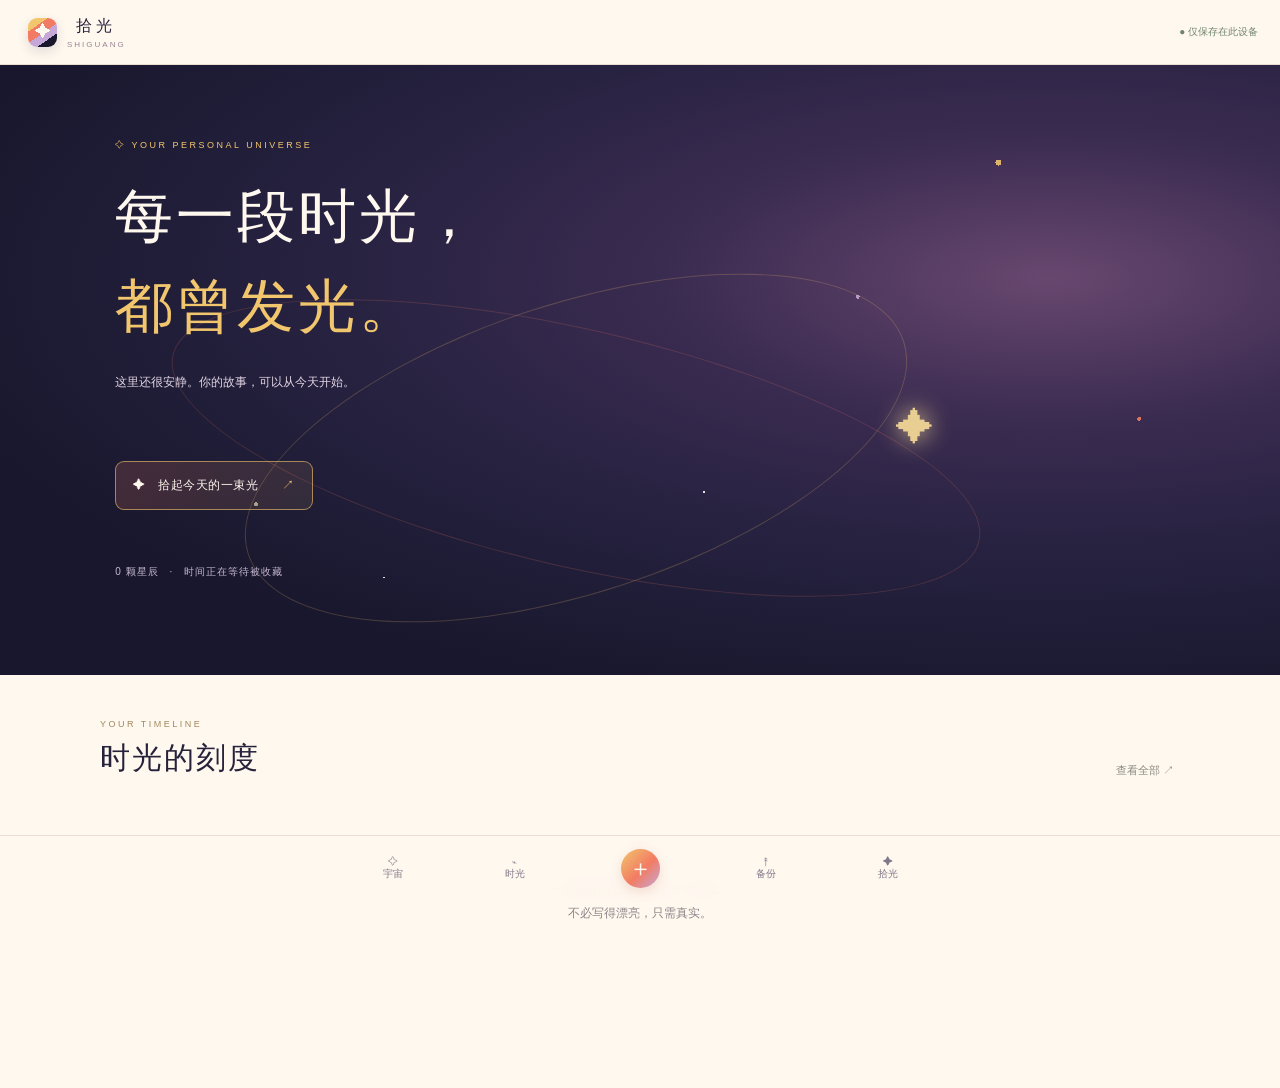
==== shiguang/index.html @ ac826541 "Clarify SHIGUANG AI generation privacy" ====
<!doctype html>
<html lang="zh-CN"><head><meta charset="utf-8"><meta name="viewport" content="width=device-width,initial-scale=1,viewport-fit=cover"><meta name="theme-color" content="#0b1222"><meta name="description" content="拾光 SHIGUANG，拾起时光，留住人间。"><title>拾光 SHIGUANG｜拾起时光，留住人间</title><style>
:root{--ink:#1b2639;--gold:#c9aa72;--paper:#f8f6f0;--muted:#8b8c89;--line:#e8e2d6}*{box-sizing:border-box}body{margin:0;background:var(--paper);color:var(--ink);font-family:-apple-system,BlinkMacSystemFont,"PingFang SC","Microsoft YaHei",sans-serif}button,input,textarea{font:inherit}button{cursor:pointer}.top{height:65px;padding:0 22px;display:flex;align-items:center;justify-content:space-between;border-bottom:1px solid var(--line)}.brand{border:0;background:none;display:flex;gap:10px;align-items:center;color:var(--ink)}.logo{width:29px;height:29px;border:1px solid var(--gold);border-radius:50%;display:grid;place-items:center;color:var(--gold)}.brand b{font-family:Georgia,serif;font-weight:500;letter-spacing:4px}.brand small{display:block;font-size:8px;letter-spacing:2px;color:#9b9385;margin-top:3px}.save{font-size:10px;color:#8a9485}.hero{position:relative;min-height:610px;overflow:hidden;background:radial-gradient(ellipse at 70% 55%,#1e3151,#101a30 46%,#090f1d);color:#f3ead9;padding:75px clamp(24px,9vw,120px) 42px}.hero:before{content:"";position:absolute;inset:0;opacity:.6;background-image:radial-gradient(1px 1px at 12% 22%,#fff 99%,transparent),radial-gradient(2px 2px at 78% 16%,#e9d6a7 99%,transparent),radial-gradient(1px 1px at 55% 70%,#fff 99%,transparent),radial-gradient(1px 1px at 89% 58%,#fff 99%,transparent),radial-gradient(1px 1px at 30% 84%,#fff 99%,transparent),radial-gradient(1px 1px at 67% 38%,#fff 99%,transparent)}.eyebrow{font-size:9px;letter-spacing:2.5px;color:#c9b58f;margin:0 0 22px;position:relative}.hero h1{position:relative;font-family:"Songti SC",Georgia,serif;font-weight:400;font-size:clamp(34px,6vw,58px);line-height:1.55;letter-spacing:3px;margin:0}.hero h1 em{font-style:normal;color:#e5c98e}.sub{position:relative;font-size:12px;line-height:2;color:#b7c0d0;margin-top:18px}.orbit{position:absolute;width:min(76vw,690px);height:290px;border:1px solid #e0c99516;border-radius:50%;top:39%;left:45%;transform:translateX(-50%) rotate(-18deg);pointer-events:none}.orbit:after{content:"";position:absolute;inset:25px -70px;border:1px solid #e0c99512;border-radius:50%;transform:rotate(31deg)}.stars{position:absolute;inset:0;pointer-events:none}.star{position:absolute;border:0;background:none;color:#f2dca9;font-size:19px;text-shadow:0 0 14px #f0d28a;pointer-events:auto;padding:10px;animation:twinkle 3.5s ease-in-out infinite}.star:hover{transform:scale(1.3)}@keyframes twinkle{50%{opacity:.45}}.cta{position:relative;margin-top:55px;background:#d8c18b12;border:1px solid #d9c38e70;color:#f3e7ca;padding:15px 17px;font-size:12px;letter-spacing:.5px}.cta span{margin-left:20px;color:#d8bd82}.stats{position:relative;margin-top:55px;font-size:10px;color:#8d9ab0;letter-spacing:1px}.section{padding:44px clamp(22px,8vw,100px) 70px}.section-head{display:flex;justify-content:space-between;align-items:end;margin-bottom:20px}.section-head h2{font-family:Georgia,"Songti SC",serif;font-weight:400;font-size:26px;letter-spacing:2px;margin:0}.textbtn{border:0;background:none;color:#8b8b84;font-size:11px}.cards{display:grid;grid-template-columns:repeat(3,minmax(0,1fr));gap:12px}.card{border:1px solid var(--line);background:#fffdf8;padding:18px;text-align:left;min-height:145px;color:var(--ink)}.card h3{font-family:Georgia,"Songti SC",serif;font-weight:400;font-size:17px;margin:16px 0 8px}.card p{font-size:11px;line-height:1.8;color:#888b8a;margin:0;display:-webkit-box;-webkit-line-clamp:2;-webkit-box-orient:vertical;overflow:hidden}.meta{font-size:10px;color:#a48a5a}.empty{text-align:center;padding:28px 0;color:#989186;font-size:12px;line-height:2}.empty strong{display:block;color:#b99c68;font-size:25px;font-weight:400}.view{display:none;min-height:70vh;padding:28px clamp(20px,8vw,100px) 90px}.view.active{display:block}.back{border:0;background:none;color:#8b8b84;padding:8px 0}.view h2{font-family:Georgia,"Songti SC",serif;font-size:30px;font-weight:400;letter-spacing:2px}.field{display:block;font-size:11px;color:#686b70;margin:20px 0 8px}.field input,.field textarea{display:block;width:100%;border:1px solid var(--line);background:#fffdf9;padding:13px;color:#343b47;outline-color:var(--gold);font-size:13px}.field textarea{min-height:160px;resize:vertical;line-height:1.9}.row{display:flex;gap:8px;flex-wrap:wrap;margin:15px 0}.chip{border:1px solid var(--line);border-radius:30px;padding:8px 13px;background:transparent;color:#85847c;font-size:10px}.chip.on{background:#f0e7d4;border-color:#c6ab76;color:#7f653d}.primary,.secondary{padding:12px 17px;border:1px solid var(--ink);font-size:11px}.primary{background:var(--ink);color:#f5eddd}.secondary{background:transparent;color:#666}.actions{display:flex;gap:8px;margin-top:18px;flex-wrap:wrap}.actions button{flex:1}.poem{white-space:pre-wrap;line-height:2.3;text-align:center;font-family:Georgia,"Songti SC",serif;font-size:15px;color:#5b5448;background:#f0eadc;border:1px solid #e2d5bd;padding:28px 20px;margin-top:20px}.poem input{font-family:inherit;font-size:22px;text-align:center;border:0;background:transparent;width:100%;color:#443d32}.poem textarea{width:100%;min-height:220px;text-align:center;border:0;background:transparent;resize:vertical;line-height:2.3;font-family:inherit;font-size:14px;color:#5b5448}.timeline-item{padding:18px;border-bottom:1px solid var(--line);cursor:pointer}.timeline-item b{font-family:Georgia,"Songti SC",serif;font-weight:400;font-size:17px}.timeline-item p{font-size:12px;line-height:1.8;color:#888}.bottom{position:sticky;bottom:0;background:#f8f6f0ee;backdrop-filter:blur(12px);border-top:1px solid var(--line);height:65px;display:flex;justify-content:center;align-items:center;gap:clamp(24px,8vw,90px);z-index:3}.bottom button{border:0;background:none;color:#8b8b84;font-size:10px}.bottom .add{width:39px;height:39px;border:1px solid var(--gold);border-radius:50%;font-size:23px;color:#a28754;background:#f3ecdd}.toast{position:fixed;bottom:80px;left:50%;transform:translateX(-50%);background:#18243a;color:#fff0d5;padding:12px 18px;font-size:11px;display:none;z-index:10}.toast.show{display:block}.privacy{font-size:10px;color:#9a978e;line-height:1.8;margin-top:18px}@media(max-width:650px){.hero{min-height:610px;padding-top:65px}.hero h1{font-size:36px}.cards{grid-template-columns:1fr}.card{min-height:125px}.orbit{top:42%;left:65%;width:120vw}.cta{margin-top:48px}.stats{margin-top:48px}.section{padding-top:36px}.view h2{font-size:27px}}

/* SHIGUANG unified brand system — aligned with /shiguang/brand/ */
:root{--ink:#27223b;--gold:#f2a36b;--paper:#fff8ef;--muted:#8c8589;--line:#eaded2;--coral:#f27c63;--honey:#f2c66d;--sage:#a9b99a;--lilac:#c6a8d8;--night:#19172d;--deep:#25213f}
body{background:#fff8ef;color:#27223b}
.top{background:#fff8ef;border-bottom-color:#eaded2}
.brand{color:#27223b}.logo{width:29px;height:29px;border:0;border-radius:9px;display:grid;place-items:center;background:linear-gradient(145deg,#f2c66d 0 28%,#f27c63 28% 52%,#c6a8d8 52% 72%,#19172d 72%);color:#fff8ef;box-shadow:0 4px 12px #19172d20}
.brand small{color:#9a8392}.save{color:#71856e}
.hero{background:radial-gradient(ellipse at 82% 35%,#68476f 0,#3a2b50 26%,#25213f 51%,#19172d 78%);color:#fff8ef}
.hero:before{opacity:.88;background-image:radial-gradient(2px 2px at 12% 22%,#fff8ef 99%,transparent),radial-gradient(3px 3px at 78% 16%,#f2c66d 99%,transparent),radial-gradient(1px 1px at 55% 70%,#fff8ef 99%,transparent),radial-gradient(2px 2px at 89% 58%,#f27c63 99%,transparent),radial-gradient(1px 1px at 30% 84%,#fff8ef 99%,transparent),radial-gradient(2px 2px at 67% 38%,#c6a8d8 99%,transparent),radial-gradient(2px 2px at 20% 72%,#a9b99a 99%,transparent)}
.hero h1 em{color:#f2c66d}.eyebrow{color:#f2c66d}
.sub{color:#e3d5e4}.orbit{border-color:#f2c66d35}.orbit:after{border-color:#f27c6330}
.star{color:#f2c66d;text-shadow:0 0 14px #f2c66d}.star:nth-child(3n){color:#f27c63}.star:nth-child(4n){color:#c6a8d8}.star:nth-child(5n){color:#a9b99a}
.cta{background:linear-gradient(110deg,#f27c6330,#f2c66d18);border-color:#f2c66d99;color:#fff8ef;border-radius:9px}.cta span{color:#f2c66d}
.stats{color:#c6b9d0}
.section{background:#fff8ef}.section-head h2{color:#27223b}
.card{border-color:#eaded2;background:#fffdf8;border-radius:12px;transition:transform .2s,border-color .2s,box-shadow .2s}
.card:hover{transform:translateY(-3px);border-color:#f2a36b;box-shadow:0 12px 24px #36243b0d}
.card h3{color:#30253c}.card p{color:#817b80}.meta{color:#b85f4b}
.empty{color:#8c8589}.empty strong{color:#f27c63}
.view h2{color:#27223b}
.field{color:#716879}.field input,.field textarea{border-color:#eaded2;background:#fffdf8;outline-color:#f2a36b;border-radius:8px}
.chip{border-color:#e5d8d1;color:#817984}.chip.on{background:#f8dfd3;border-color:#f27c63;color:#7b4039}
.primary{background:#27223b;border-color:#27223b;color:#fff8ef;border-radius:8px}.primary:hover{background:#3b3152}
.secondary{border-color:#d9c9c2;color:#655b6b;border-radius:8px}
.poem{background:linear-gradient(135deg,#fff2df,#f3e8f4 60%,#e8eddf);border-color:#eaded2;color:#4b3c4d;border-radius:12px}
.timeline-item{border-bottom-color:#eaded2}.timeline-item b{color:#30253c}.timeline-item p{color:#817b80}
.bottom{background:#fff8efee;border-top-color:#eaded2}.bottom button{color:#7f7887}.bottom .add{background:linear-gradient(135deg,#f2c66d,#f27c63 55%,#c6a8d8);border:0;color:#fff8ef;box-shadow:0 4px 12px #b85f4b30}
.toast{background:#27223b;color:#fff8ef;border:1px solid #f2c66d55;border-radius:10px}
@media(max-width:650px){.hero:after{right:-70px;top:17%;width:190px;height:190px}.hero{background:radial-gradient(ellipse at 80% 32%,#68476f 0,#3a2b50 26%,#25213f 51%,#19172d 78%)}}
</style></head><body>
<header class="top"><button class="brand" id="home"><span class="logo">✦</span><span><b>拾光</b><small>SHIGUANG</small></span></button><span class="save" id="saveState">● 仅保存在此设备</span></header>
<main>
<section id="homeView" class="view active" style="padding:0">
<div class="hero"><div class="orbit"></div><div class="stars" id="stars"></div><p class="eyebrow">✧ YOUR PERSONAL UNIVERSE</p><h1>每一段时光，<br><em>都曾发光。</em></h1><p class="sub" id="subtitle">这里还很安静。你的故事，可以从今天开始。</p><button class="cta" id="newMemory">✦　拾起今天的一束光 <span>↗</span></button><div class="stats" id="stats">0 颗星辰　·　时间正在等待被收藏</div></div>
<div class="section"><div class="section-head"><div><p class="eyebrow" style="color:#a1875c;margin-bottom:9px">YOUR TIMELINE</p><h2>时光的刻度</h2></div><button class="textbtn" id="allMemories">查看全部 ↗</button></div><div class="cards" id="recent"></div><div class="empty" id="empty"><strong>✧</strong>一切美好的记忆，都有一个开始。<br>不必写得漂亮，只需真实。</div></div></section>
<section id="writeView" class="view"><button class="back" id="cancel">← 返回宇宙</button><p class="eyebrow" style="color:#a1875c;margin-top:30px">A MOMENT TO KEEP</p><h2>今天，有哪个瞬间<br>让你停留了一下？</h2><p style="font-size:12px;color:#888;line-height:2">可以是一件小事、一句话、一束光，或一种还说不清的感受。</p><label class="field">给这段时光一个名字（选填）<input id="title" maxlength="60" placeholder="比如：雨夜归家、窗边的晚霞"></label><label class="field">把那个瞬间写下来（必填）<textarea id="body" maxlength="3000" placeholder="不用考虑怎么写得漂亮。就像讲给一个愿意认真听的人……"></textarea></label><div style="font-size:10px;color:#aaa;text-align:right" id="count">0 / 3000</div><label class="field">此刻的感受（选填）</label><div class="row" id="moods"><button class="chip" data-mood="温暖">温暖</button><button class="chip" data-mood="平静">平静</button><button class="chip" data-mood="低落">低落</button><button class="chip" data-mood="惊喜">惊喜</button><button class="chip" data-mood="想念">想念</button><button class="chip" data-mood="疲惫">疲惫</button></div><label class="field">添加一张照片（选填）<input id="photo" type="file" accept="image/*"></label><div id="photoNote" style="font-size:10px;color:#999"></div><div class="actions"><button class="secondary" id="saveNote">先保存记录</button><button class="primary" id="makePoem">✦ 与拾光一起成诗 ↗</button></div><p class="privacy">🔒 原始记录保存在此设备。点击成诗时，记录文字与心情标签会发送至模型服务用于生成；照片默认不会上传。请勿输入敏感信息，并定期导出备份。</p></section>
<section id="poemView" class="view"><button class="back" id="backWrite">← 返回修改记录</button><p class="eyebrow" style="color:#a1875c;margin-top:30px">FIND THE LIGHT</p><h2>先理解这一刻，<br>再让它成为诗。</h2><p id="resonance" style="font-size:12px;line-height:2;color:#817b6d;background:#f0ece2;padding:15px"></p><label class="field">选择表达风格</label><div class="row" id="styles"><button class="chip on" data-style="natural">自然真实</button><button class="chip" data-style="classic">东方留白</button><button class="chip" data-style="modern">现代生活诗</button></div><div class="poem"><input id="poemTitle" aria-label="诗歌标题"><textarea id="poemBody" aria-label="编辑诗歌内容"></textarea><small>拾起时光，留住人间。 ✦</small></div><div class="actions"><button class="secondary" id="redo">↻ 换一种写法</button><button class="primary" id="savePoem">保存，让星辰亮起 ✦</button></div></section>
<section id="timelineView" class="view"><button class="back" id="timelineBack">← 返回宇宙</button><p class="eyebrow" style="color:#a1875c;margin-top:30px">A LIFE IN MOMENTS</p><h2>时光档案</h2><label class="field"><input id="search" placeholder="寻找一段时光……"></label><div id="timeline"></div><p class="privacy">所有记录保存在当前浏览器。清除站点数据可能导致记录丢失。</p></section>
<section id="detailView" class="view"><button class="back" id="detailBack">← 返回</button><div id="detail"></div></section>
</main>
<nav class="bottom"><button data-nav="homeView">✧<br>宇宙</button><button data-nav="timelineView">⌁<br>时光</button><button class="add" id="navAdd" aria-label="新建记录">＋</button><button id="backup">↟<br>备份</button><button id="about">✦<br>拾光</button></nav><div class="toast" id="toast" role="status"></div>
<script>
(()=>{'use strict';const KEY='shiguang.memories.v1';const $=id=>document.getElementById(id);let data=[],draft=null,photoData=null,selected=new Set(),style='natural',pending=null,currentId=null;try{data=JSON.parse(localStorage.getItem(KEY)||'[]');if(!Array.isArray(data))data=[]}catch{data=[]}
const moods=['温暖','平静','低落','惊喜','想念','疲惫'];const esc=s=>String(s||'').replace(/[&<>"']/g,c=>({'&':'&amp;','<':'&lt;','>':'&gt;','"':'&quot;',"'":'&#39;'}[c]));const date=v=>new Date(v).toLocaleDateString('zh-CN',{year:'numeric',month:'long',day:'numeric'});function toast(s){$('toast').textContent=s;$('toast').classList.add('show');setTimeout(()=>$('toast').classList.remove('show'),2600)}function persist(){try{localStorage.setItem(KEY,JSON.stringify(data));$('saveState').textContent='● 已保存在此设备';return true}catch{$('saveState').textContent='● 存储空间不足';toast('保存失败，请先导出备份并减少照片大小。');return false}}function view(id){document.querySelectorAll('.view').forEach(x=>x.classList.toggle('active',x.id===id));window.scrollTo({top:0,behavior:'smooth'});if(id==='homeView')render();if(id==='timelineView')timeline()}function render(){let sorted=[...data].sort((a,b)=>new Date(b.createdAt)-new Date(a.createdAt));$('stars').innerHTML='';if(!sorted.length){$('stars').innerHTML='<span style="position:absolute;left:70%;top:56%;font-size:38px;color:#e8ce93;text-shadow:0 0 25px #e8ce93">✦</span>';$('subtitle').textContent='这里还很安静。你的故事，可以从今天开始。'}else{let pos=[[70,52],[79,40],[58,44],[84,58],[64,31],[48,54],[73,68],[40,40],[90,44],[55,68],[34,54],[76,26],[46,27],[87,71],[28,35],[61,59],[38,70],[52,36]];sorted.forEach((m,i)=>{let p=pos[i%pos.length],b=document.createElement('button');b.className='star';b.style.left=p[0]+'%';b.style.top=p[1]+'%';b.textContent='✦';b.setAttribute('aria-label','打开记忆 '+(m.title||'无题'));b.onclick=()=>detail(m.id);$('stars').appendChild(b)});$('subtitle').textContent='每一颗星，都来自你真实生活过的瞬间。'}$('stats').textContent=sorted.length+' 颗星辰　·　'+(sorted.length?'每一段日子，都值得珍藏':'时间正在等待被收藏');$('recent').innerHTML=sorted.slice(0,3).map(m=>'<button class="card" data-id="'+esc(m.id)+'"><div class="meta">✦　'+esc(date(m.createdAt))+'</div><h3>'+esc(m.title||m.poems?.at(-1)?.title||'无题')+'</h3><p>'+esc((m.poems?.at(-1)?.text||m.text||'一段值得留下的时光。').replace(/\n/g,' '))+'</p></button>').join('');$('empty').style.display=sorted.length?'none':'block';$('recent').querySelectorAll('[data-id]').forEach(b=>b.onclick=()=>detail(b.dataset.id))}
function newDraft(){draft={id:'m_'+Date.now().toString(36),createdAt:new Date().toISOString(),title:'',text:'',moods:[],photoData:null,poems:[],resonance:''};photoData=null;selected.clear();$('title').value='';$('body').value='';$('photo').value='';$('photoNote').textContent='';$('count').textContent='0 / 3000';document.querySelectorAll('#moods .chip').forEach(b=>b.classList.remove('on'));view('writeView')}function collect(){draft.title=$('title').value.trim();draft.text=$('body').value.trim();draft.moods=[...selected];draft.photoData=photoData;return draft}function upsert(m){let i=data.findIndex(x=>x.id===m.id);if(i<0)data.push(m);else data[i]=m;return persist()}function saveNote(){let m=collect();if(!m.text){toast('先写下一点真实的生活，再保存它。');return}if(upsert(m)){currentId=m.id;detail(m.id);toast('这段时光已被你拾起。')}}function feeling(m){let t=m.text;if(m.moods.includes('低落')||m.moods.includes('疲惫')||/难过|委屈|孤独|累|哭/.test(t))return'这一刻也许并不轻松。我们不必急着把它写得明亮，只要诚实地留下当时的你。';if(m.moods.includes('想念')||/想念|家人|朋友|妈妈|爸爸/.test(t))return'这段记忆里，似乎有一种细微的牵挂。值得留下的，不只是发生了什么，还有那一刻你感受到的连接。';if(m.moods.includes('惊喜')||/第一次|发现|晚霞|日出|海|星星/.test(t))return'你留意到了一个并不一定会被所有人注意的瞬间。让画面保留自己的光，不必急着解释它。';if(m.moods.includes('温暖')||/温暖|笑|拥抱|回家|阳光/.test(t))return'有些美好很轻，只是生活在某个瞬间向你露出了温柔的一面。我们可以试着把这种感觉留下。';return'我们先不急着替这一刻下结论。你写下的细节已经很重要；让画面和感受自己说话，诗意不必被强行制造。'}function poem(m,s){let first=(m.text.split(/[。！？\n]/).filter(Boolean)[0]||m.text).slice(0,36),title=m.title||m.moods[0]||first.slice(0,10)||'此刻',lines;if(s==='classic')lines=['寻常一日，微光入窗，','一念停驻，便有余香。','不必问时光去处，','此刻已在心上。'];else if(s==='modern')lines=['今天，'+first.replace(/[，。]$/,'')+'。','我想把这一刻放慢一点，','不为了让它变得特别，','只因为它真实地来过。'];else if(m.moods.includes('低落')||m.moods.includes('疲惫'))lines=['今天没有变得轻松，','但我愿意记下这一刻。','有些日子不需要答案，','只需要被好好地放在这里。'];else lines=['日子照常向前，','而这一刻，我愿意停下来。','不必把它写得多么动人，','它曾真实地照亮过我。'];return{ id:'p_'+Date.now().toString(36),title,text:lines.join('\n'),style:s,createdAt:new Date().toISOString()}}function makePoem(){let m=collect();if(!m.text){toast('先记录一个真实的瞬间，再与拾光一起成诗。');return}m.resonance=feeling(m);$('resonance').textContent=m.resonance;style='natural';document.querySelectorAll('#styles .chip').forEach(b=>b.classList.toggle('on',b.dataset.style===style));pending=poem(m,style);$('poemTitle').value=pending.title;$('poemBody').value=pending.text;view('poemView')}function remake(){pending=poem(collect(),style);$('poemTitle').value=pending.title;$('poemBody').value=pending.text}function savePoem(){let m=collect();if(!m.text){toast('原始记录不能为空');view('writeView');return}pending.title=$('poemTitle').value.trim()||'无题';pending.text=$('poemBody').value.trim();if(!pending.text){toast('给这首诗留下一些文字吧');return}m.poems=m.poems||[];m.poems.push(pending);m.resonance=$('resonance').textContent;if(upsert(m)){currentId=m.id;detail(m.id);toast('记忆已保存，星辰正在点亮。')}}function detail(id){let m=data.find(x=>x.id===id);if(!m)return;currentId=id;$('detail').innerHTML='<p class="eyebrow" style="color:#a1875c;margin-top:30px">'+esc(date(m.createdAt))+'</p><h2>'+esc(m.title||'一段拾起的时光')+'</h2><div>'+m.moods.map(x=>'<span class="chip on" style="display:inline-block;margin:3px">'+esc(x)+'</span>').join('')+'</div>'+(m.photoData?'<img src="'+m.photoData+'" alt="记忆照片" style="width:100%;max-height:360px;object-fit:cover;margin-top:20px">':'')+'<p class="eyebrow" style="color:#a1875c;margin-top:30px">THE MOMENT · 那个瞬间</p><p style="font-size:14px;line-height:2.2;white-space:pre-wrap;color:#565b63">'+esc(m.text)+'</p>'+(m.resonance?'<p style="font-size:12px;line-height:2;background:#f0ece2;padding:14px">'+esc(m.resonance)+'</p>':'')+'<p class="eyebrow" style="color:#a1875c;margin-top:30px">POEMS · 从这一刻生长的诗</p>'+(m.poems||[]).slice().reverse().map(p=>'<div class="poem"><b>'+esc(p.title)+'</b><p>'+esc(p.text)+'</p><small>'+esc(date(p.createdAt))+'</small></div>').join('')+'<div class="actions"><button class="primary" id="addPoem">✦ 再写一首</button><button class="secondary" id="edit">修改记录</button><button class="secondary" id="delete">删除记忆</button></div>';$('addPoem').onclick=()=>{draft=JSON.parse(JSON.stringify(m));photoData=m.photoData||null;selected=new Set(m.moods||[]);$('title').value=m.title||'';$('body').value=m.text||'';document.querySelectorAll('#moods .chip').forEach(b=>b.classList.toggle('on',selected.has(b.dataset.mood)));$('photoNote').textContent=photoData?'已附加照片':'';makePoem()};$('edit').onclick=()=>{draft=JSON.parse(JSON.stringify(m));photoData=m.photoData||null;selected=new Set(m.moods||[]);$('title').value=m.title||'';$('body').value=m.text||'';$('count').textContent=$('body').value.length+' / 3000';document.querySelectorAll('#moods .chip').forEach(b=>b.classList.toggle('on',selected.has(b.dataset.mood)));$('photoNote').textContent=photoData?'已附加照片':'';view('writeView')};$('delete').onclick=()=>{if(confirm('确定删除这段记忆及其诗作？此操作无法撤销。')){data=data.filter(x=>x.id!==id);persist();view('homeView');toast('记忆已删除')}};view('detailView')}function timeline(){let q=($('search').value||'').toLowerCase();let arr=[...data].filter(m=>(m.title+' '+m.text+' '+(m.poems||[]).map(p=>p.title+' '+p.text).join(' ')).toLowerCase().includes(q)).sort((a,b)=>new Date(b.createdAt)-new Date(a.createdAt));$('timeline').innerHTML=arr.length?arr.map(m=>'<div class="timeline-item" data-id="'+esc(m.id)+'"><span class="meta">'+esc(date(m.createdAt))+'</span><br><b>'+esc(m.title||m.poems?.at(-1)?.title||'无题')+'</b><p>'+esc((m.poems?.at(-1)?.text||m.text).replace(/\n/g,' ').slice(0,120))+'</p></div>').join(''):'<div class="empty"><strong>✧</strong>时光还在等待。留下第一段记忆吧。</div>';$('timeline').querySelectorAll('[data-id]').forEach(b=>b.onclick=()=>detail(b.dataset.id))}function backup(){let blob=new Blob([JSON.stringify({format:'shiguang-backup',version:1,exportedAt:new Date().toISOString(),memories:data},null,2)],{type:'application/json'}),a=document.createElement('a');a.href=URL.createObjectURL(blob);a.download='拾光备份-'+new Date().toISOString().slice(0,10)+'.json';a.click();URL.revokeObjectURL(a.href);toast('备份文件已导出，请妥善保存。')}
$('home').onclick=()=>view('homeView');$('newMemory').onclick=newDraft;$('navAdd').onclick=newDraft;$('cancel').onclick=()=>view('homeView');$('backWrite').onclick=()=>view('writeView');$('detailBack').onclick=()=>view('homeView');$('timelineBack').onclick=()=>view('homeView');$('allMemories').onclick=()=>view('timelineView');$('saveNote').onclick=saveNote;$('makePoem').onclick=makePoem;$('savePoem').onclick=savePoem;$('redo').onclick=remake;$('body').oninput=()=>$('count').textContent=$('body').value.length+' / 3000';$('moods').querySelectorAll('button').forEach(b=>b.onclick=()=>{let m=b.dataset.mood;selected.has(m)?selected.delete(m):selected.add(m);b.classList.toggle('on',selected.has(m))});$('styles').querySelectorAll('button').forEach(b=>b.onclick=()=>{style=b.dataset.style;document.querySelectorAll('#styles .chip').forEach(x=>x.classList.toggle('on',x===b));remake()});$('photo').onchange=e=>{let f=e.target.files[0];if(!f)return;if(f.size>10*1024*1024){toast('照片请控制在 10MB 以内');e.target.value='';return}let r=new FileReader();r.onload=()=>{let img=new Image();img.onload=()=>{let scale=Math.min(1,1200/Math.max(img.width,img.height)),c=document.createElement('canvas');c.width=img.width*scale;c.height=img.height*scale;c.getContext('2d').drawImage(img,0,0,c.width,c.height);photoData=c.toDataURL('image/jpeg',.76);$('photoNote').textContent='照片已添加（压缩后保存在本设备）'};img.src=r.result};r.readAsDataURL(f)};$('search').oninput=timeline;$('backup').onclick=()=>{if(confirm('导出本设备中保存的全部记忆备份？'))backup()};$('about').onclick=()=>alert('拾光 SHIGUANG\n拾起时光，留住人间。\n\n当前版本：本地优先 MVP。记录保存在当前浏览器，诗歌使用本地示例逻辑生成，尚未接入真实 AI 或云端同步。');document.querySelectorAll('[data-nav]').forEach(b=>b.onclick=()=>view(b.dataset.nav));render();timeline()})();
</script></body></html>
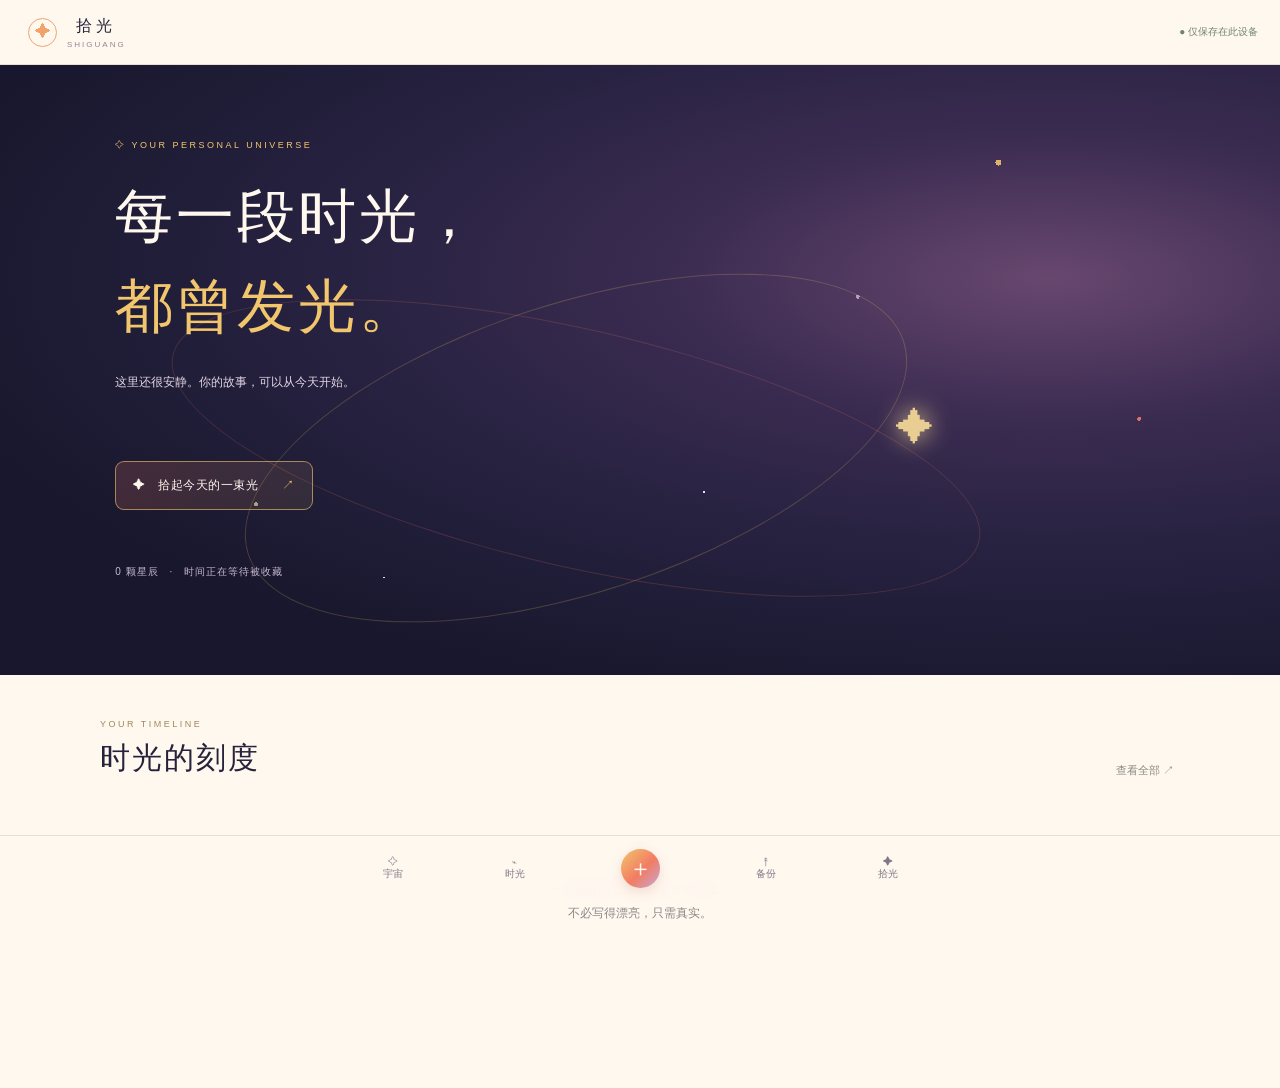
==== commit 6269a7cd: "Match SHIGUANG app colors and logo to brand identity" ====
--- a/shiguang/index.html
+++ b/shiguang/index.html
@@ -1,12 +1,12 @@
 <!doctype html>
-<html lang="zh-CN"><head><meta charset="utf-8"><meta name="viewport" content="width=device-width,initial-scale=1,viewport-fit=cover"><meta name="theme-color" content="#0b1222"><meta name="description" content="拾光 SHIGUANG，拾起时光，留住人间。"><title>拾光 SHIGUANG｜拾起时光，留住人间</title><style>
+<html lang="zh-CN"><head><meta charset="utf-8"><meta name="viewport" content="width=device-width,initial-scale=1,viewport-fit=cover"><meta name="theme-color" content="#19172d"><meta name="description" content="拾光 SHIGUANG，拾起时光，留住人间。"><title>拾光 SHIGUANG｜拾起时光，留住人间</title><style>
 :root{--ink:#1b2639;--gold:#c9aa72;--paper:#f8f6f0;--muted:#8b8c89;--line:#e8e2d6}*{box-sizing:border-box}body{margin:0;background:var(--paper);color:var(--ink);font-family:-apple-system,BlinkMacSystemFont,"PingFang SC","Microsoft YaHei",sans-serif}button,input,textarea{font:inherit}button{cursor:pointer}.top{height:65px;padding:0 22px;display:flex;align-items:center;justify-content:space-between;border-bottom:1px solid var(--line)}.brand{border:0;background:none;display:flex;gap:10px;align-items:center;color:var(--ink)}.logo{width:29px;height:29px;border:1px solid var(--gold);border-radius:50%;display:grid;place-items:center;color:var(--gold)}.brand b{font-family:Georgia,serif;font-weight:500;letter-spacing:4px}.brand small{display:block;font-size:8px;letter-spacing:2px;color:#9b9385;margin-top:3px}.save{font-size:10px;color:#8a9485}.hero{position:relative;min-height:610px;overflow:hidden;background:radial-gradient(ellipse at 70% 55%,#1e3151,#101a30 46%,#090f1d);color:#f3ead9;padding:75px clamp(24px,9vw,120px) 42px}.hero:before{content:"";position:absolute;inset:0;opacity:.6;background-image:radial-gradient(1px 1px at 12% 22%,#fff 99%,transparent),radial-gradient(2px 2px at 78% 16%,#e9d6a7 99%,transparent),radial-gradient(1px 1px at 55% 70%,#fff 99%,transparent),radial-gradient(1px 1px at 89% 58%,#fff 99%,transparent),radial-gradient(1px 1px at 30% 84%,#fff 99%,transparent),radial-gradient(1px 1px at 67% 38%,#fff 99%,transparent)}.eyebrow{font-size:9px;letter-spacing:2.5px;color:#c9b58f;margin:0 0 22px;position:relative}.hero h1{position:relative;font-family:"Songti SC",Georgia,serif;font-weight:400;font-size:clamp(34px,6vw,58px);line-height:1.55;letter-spacing:3px;margin:0}.hero h1 em{font-style:normal;color:#e5c98e}.sub{position:relative;font-size:12px;line-height:2;color:#b7c0d0;margin-top:18px}.orbit{position:absolute;width:min(76vw,690px);height:290px;border:1px solid #e0c99516;border-radius:50%;top:39%;left:45%;transform:translateX(-50%) rotate(-18deg);pointer-events:none}.orbit:after{content:"";position:absolute;inset:25px -70px;border:1px solid #e0c99512;border-radius:50%;transform:rotate(31deg)}.stars{position:absolute;inset:0;pointer-events:none}.star{position:absolute;border:0;background:none;color:#f2dca9;font-size:19px;text-shadow:0 0 14px #f0d28a;pointer-events:auto;padding:10px;animation:twinkle 3.5s ease-in-out infinite}.star:hover{transform:scale(1.3)}@keyframes twinkle{50%{opacity:.45}}.cta{position:relative;margin-top:55px;background:#d8c18b12;border:1px solid #d9c38e70;color:#f3e7ca;padding:15px 17px;font-size:12px;letter-spacing:.5px}.cta span{margin-left:20px;color:#d8bd82}.stats{position:relative;margin-top:55px;font-size:10px;color:#8d9ab0;letter-spacing:1px}.section{padding:44px clamp(22px,8vw,100px) 70px}.section-head{display:flex;justify-content:space-between;align-items:end;margin-bottom:20px}.section-head h2{font-family:Georgia,"Songti SC",serif;font-weight:400;font-size:26px;letter-spacing:2px;margin:0}.textbtn{border:0;background:none;color:#8b8b84;font-size:11px}.cards{display:grid;grid-template-columns:repeat(3,minmax(0,1fr));gap:12px}.card{border:1px solid var(--line);background:#fffdf8;padding:18px;text-align:left;min-height:145px;color:var(--ink)}.card h3{font-family:Georgia,"Songti SC",serif;font-weight:400;font-size:17px;margin:16px 0 8px}.card p{font-size:11px;line-height:1.8;color:#888b8a;margin:0;display:-webkit-box;-webkit-line-clamp:2;-webkit-box-orient:vertical;overflow:hidden}.meta{font-size:10px;color:#a48a5a}.empty{text-align:center;padding:28px 0;color:#989186;font-size:12px;line-height:2}.empty strong{display:block;color:#b99c68;font-size:25px;font-weight:400}.view{display:none;min-height:70vh;padding:28px clamp(20px,8vw,100px) 90px}.view.active{display:block}.back{border:0;background:none;color:#8b8b84;padding:8px 0}.view h2{font-family:Georgia,"Songti SC",serif;font-size:30px;font-weight:400;letter-spacing:2px}.field{display:block;font-size:11px;color:#686b70;margin:20px 0 8px}.field input,.field textarea{display:block;width:100%;border:1px solid var(--line);background:#fffdf9;padding:13px;color:#343b47;outline-color:var(--gold);font-size:13px}.field textarea{min-height:160px;resize:vertical;line-height:1.9}.row{display:flex;gap:8px;flex-wrap:wrap;margin:15px 0}.chip{border:1px solid var(--line);border-radius:30px;padding:8px 13px;background:transparent;color:#85847c;font-size:10px}.chip.on{background:#f0e7d4;border-color:#c6ab76;color:#7f653d}.primary,.secondary{padding:12px 17px;border:1px solid var(--ink);font-size:11px}.primary{background:var(--ink);color:#f5eddd}.secondary{background:transparent;color:#666}.actions{display:flex;gap:8px;margin-top:18px;flex-wrap:wrap}.actions button{flex:1}.poem{white-space:pre-wrap;line-height:2.3;text-align:center;font-family:Georgia,"Songti SC",serif;font-size:15px;color:#5b5448;background:#f0eadc;border:1px solid #e2d5bd;padding:28px 20px;margin-top:20px}.poem input{font-family:inherit;font-size:22px;text-align:center;border:0;background:transparent;width:100%;color:#443d32}.poem textarea{width:100%;min-height:220px;text-align:center;border:0;background:transparent;resize:vertical;line-height:2.3;font-family:inherit;font-size:14px;color:#5b5448}.timeline-item{padding:18px;border-bottom:1px solid var(--line);cursor:pointer}.timeline-item b{font-family:Georgia,"Songti SC",serif;font-weight:400;font-size:17px}.timeline-item p{font-size:12px;line-height:1.8;color:#888}.bottom{position:sticky;bottom:0;background:#f8f6f0ee;backdrop-filter:blur(12px);border-top:1px solid var(--line);height:65px;display:flex;justify-content:center;align-items:center;gap:clamp(24px,8vw,90px);z-index:3}.bottom button{border:0;background:none;color:#8b8b84;font-size:10px}.bottom .add{width:39px;height:39px;border:1px solid var(--gold);border-radius:50%;font-size:23px;color:#a28754;background:#f3ecdd}.toast{position:fixed;bottom:80px;left:50%;transform:translateX(-50%);background:#18243a;color:#fff0d5;padding:12px 18px;font-size:11px;display:none;z-index:10}.toast.show{display:block}.privacy{font-size:10px;color:#9a978e;line-height:1.8;margin-top:18px}@media(max-width:650px){.hero{min-height:610px;padding-top:65px}.hero h1{font-size:36px}.cards{grid-template-columns:1fr}.card{min-height:125px}.orbit{top:42%;left:65%;width:120vw}.cta{margin-top:48px}.stats{margin-top:48px}.section{padding-top:36px}.view h2{font-size:27px}}
 
 /* SHIGUANG unified brand system — aligned with /shiguang/brand/ */
 :root{--ink:#27223b;--gold:#f2a36b;--paper:#fff8ef;--muted:#8c8589;--line:#eaded2;--coral:#f27c63;--honey:#f2c66d;--sage:#a9b99a;--lilac:#c6a8d8;--night:#19172d;--deep:#25213f}
 body{background:#fff8ef;color:#27223b}
 .top{background:#fff8ef;border-bottom-color:#eaded2}
-.brand{color:#27223b}.logo{width:29px;height:29px;border:0;border-radius:9px;display:grid;place-items:center;background:linear-gradient(145deg,#f2c66d 0 28%,#f27c63 28% 52%,#c6a8d8 52% 72%,#19172d 72%);color:#fff8ef;box-shadow:0 4px 12px #19172d20}
+.brand{color:#27223b}.logo{width:29px;height:29px;border:1px solid #f2a36b;border-radius:50%;display:grid;place-items:center;background:transparent;color:#f2a36b;box-shadow:none}
 .brand small{color:#9a8392}.save{color:#71856e}
 .hero{background:radial-gradient(ellipse at 82% 35%,#68476f 0,#3a2b50 26%,#25213f 51%,#19172d 78%);color:#fff8ef}
 .hero:before{opacity:.88;background-image:radial-gradient(2px 2px at 12% 22%,#fff8ef 99%,transparent),radial-gradient(3px 3px at 78% 16%,#f2c66d 99%,transparent),radial-gradient(1px 1px at 55% 70%,#fff8ef 99%,transparent),radial-gradient(2px 2px at 89% 58%,#f27c63 99%,transparent),radial-gradient(1px 1px at 30% 84%,#fff8ef 99%,transparent),radial-gradient(2px 2px at 67% 38%,#c6a8d8 99%,transparent),radial-gradient(2px 2px at 20% 72%,#a9b99a 99%,transparent)}
@@ -45,6 +45,44 @@
 <script>
 (()=>{'use strict';const KEY='shiguang.memories.v1';const $=id=>document.getElementById(id);let data=[],draft=null,photoData=null,selected=new Set(),style='natural',pending=null,currentId=null;try{data=JSON.parse(localStorage.getItem(KEY)||'[]');if(!Array.isArray(data))data=[]}catch{data=[]}
 const moods=['温暖','平静','低落','惊喜','想念','疲惫'];const esc=s=>String(s||'').replace(/[&<>"']/g,c=>({'&':'&amp;','<':'&lt;','>':'&gt;','"':'&quot;',"'":'&#39;'}[c]));const date=v=>new Date(v).toLocaleDateString('zh-CN',{year:'numeric',month:'long',day:'numeric'});function toast(s){$('toast').textContent=s;$('toast').classList.add('show');setTimeout(()=>$('toast').classList.remove('show'),2600)}function persist(){try{localStorage.setItem(KEY,JSON.stringify(data));$('saveState').textContent='● 已保存在此设备';return true}catch{$('saveState').textContent='● 存储空间不足';toast('保存失败，请先导出备份并减少照片大小。');return false}}function view(id){document.querySelectorAll('.view').forEach(x=>x.classList.toggle('active',x.id===id));window.scrollTo({top:0,behavior:'smooth'});if(id==='homeView')render();if(id==='timelineView')timeline()}function render(){let sorted=[...data].sort((a,b)=>new Date(b.createdAt)-new Date(a.createdAt));$('stars').innerHTML='';if(!sorted.length){$('stars').innerHTML='<span style="position:absolute;left:70%;top:56%;font-size:38px;color:#e8ce93;text-shadow:0 0 25px #e8ce93">✦</span>';$('subtitle').textContent='这里还很安静。你的故事，可以从今天开始。'}else{let pos=[[70,52],[79,40],[58,44],[84,58],[64,31],[48,54],[73,68],[40,40],[90,44],[55,68],[34,54],[76,26],[46,27],[87,71],[28,35],[61,59],[38,70],[52,36]];sorted.forEach((m,i)=>{let p=pos[i%pos.length],b=document.createElement('button');b.className='star';b.style.left=p[0]+'%';b.style.top=p[1]+'%';b.textContent='✦';b.setAttribute('aria-label','打开记忆 '+(m.title||'无题'));b.onclick=()=>detail(m.id);$('stars').appendChild(b)});$('subtitle').textContent='每一颗星，都来自你真实生活过的瞬间。'}$('stats').textContent=sorted.length+' 颗星辰　·　'+(sorted.length?'每一段日子，都值得珍藏':'时间正在等待被收藏');$('recent').innerHTML=sorted.slice(0,3).map(m=>'<button class="card" data-id="'+esc(m.id)+'"><div class="meta">✦　'+esc(date(m.createdAt))+'</div><h3>'+esc(m.title||m.poems?.at(-1)?.title||'无题')+'</h3><p>'+esc((m.poems?.at(-1)?.text||m.text||'一段值得留下的时光。').replace(/\n/g,' '))+'</p></button>').join('');$('empty').style.display=sorted.length?'none':'block';$('recent').querySelectorAll('[data-id]').forEach(b=>b.onclick=()=>detail(b.dataset.id))}
-function newDraft(){draft={id:'m_'+Date.now().toString(36),createdAt:new Date().toISOString(),title:'',text:'',moods:[],photoData:null,poems:[],resonance:''};photoData=null;selected.clear();$('title').value='';$('body').value='';$('photo').value='';$('photoNote').textContent='';$('count').textContent='0 / 3000';document.querySelectorAll('#moods .chip').forEach(b=>b.classList.remove('on'));view('writeView')}function collect(){draft.title=$('title').value.trim();draft.text=$('body').value.trim();draft.moods=[...selected];draft.photoData=photoData;return draft}function upsert(m){let i=data.findIndex(x=>x.id===m.id);if(i<0)data.push(m);else data[i]=m;return persist()}function saveNote(){let m=collect();if(!m.text){toast('先写下一点真实的生活，再保存它。');return}if(upsert(m)){currentId=m.id;detail(m.id);toast('这段时光已被你拾起。')}}function feeling(m){let t=m.text;if(m.moods.includes('低落')||m.moods.includes('疲惫')||/难过|委屈|孤独|累|哭/.test(t))return'这一刻也许并不轻松。我们不必急着把它写得明亮，只要诚实地留下当时的你。';if(m.moods.includes('想念')||/想念|家人|朋友|妈妈|爸爸/.test(t))return'这段记忆里，似乎有一种细微的牵挂。值得留下的，不只是发生了什么，还有那一刻你感受到的连接。';if(m.moods.includes('惊喜')||/第一次|发现|晚霞|日出|海|星星/.test(t))return'你留意到了一个并不一定会被所有人注意的瞬间。让画面保留自己的光，不必急着解释它。';if(m.moods.includes('温暖')||/温暖|笑|拥抱|回家|阳光/.test(t))return'有些美好很轻，只是生活在某个瞬间向你露出了温柔的一面。我们可以试着把这种感觉留下。';return'我们先不急着替这一刻下结论。你写下的细节已经很重要；让画面和感受自己说话，诗意不必被强行制造。'}function poem(m,s){let first=(m.text.split(/[。！？\n]/).filter(Boolean)[0]||m.text).slice(0,36),title=m.title||m.moods[0]||first.slice(0,10)||'此刻',lines;if(s==='classic')lines=['寻常一日，微光入窗，','一念停驻，便有余香。','不必问时光去处，','此刻已在心上。'];else if(s==='modern')lines=['今天，'+first.replace(/[，。]$/,'')+'。','我想把这一刻放慢一点，','不为了让它变得特别，','只因为它真实地来过。'];else if(m.moods.includes('低落')||m.moods.includes('疲惫'))lines=['今天没有变得轻松，','但我愿意记下这一刻。','有些日子不需要答案，','只需要被好好地放在这里。'];else lines=['日子照常向前，','而这一刻，我愿意停下来。','不必把它写得多么动人，','它曾真实地照亮过我。'];return{ id:'p_'+Date.now().toString(36),title,text:lines.join('\n'),style:s,createdAt:new Date().toISOString()}}function makePoem(){let m=collect();if(!m.text){toast('先记录一个真实的瞬间，再与拾光一起成诗。');return}m.resonance=feeling(m);$('resonance').textContent=m.resonance;style='natural';document.querySelectorAll('#styles .chip').forEach(b=>b.classList.toggle('on',b.dataset.style===style));pending=poem(m,style);$('poemTitle').value=pending.title;$('poemBody').value=pending.text;view('poemView')}function remake(){pending=poem(collect(),style);$('poemTitle').value=pending.title;$('poemBody').value=pending.text}function savePoem(){let m=collect();if(!m.text){toast('原始记录不能为空');view('writeView');return}pending.title=$('poemTitle').value.trim()||'无题';pending.text=$('poemBody').value.trim();if(!pending.text){toast('给这首诗留下一些文字吧');return}m.poems=m.poems||[];m.poems.push(pending);m.resonance=$('resonance').textContent;if(upsert(m)){currentId=m.id;detail(m.id);toast('记忆已保存，星辰正在点亮。')}}function detail(id){let m=data.find(x=>x.id===id);if(!m)return;currentId=id;$('detail').innerHTML='<p class="eyebrow" style="color:#a1875c;margin-top:30px">'+esc(date(m.createdAt))+'</p><h2>'+esc(m.title||'一段拾起的时光')+'</h2><div>'+m.moods.map(x=>'<span class="chip on" style="display:inline-block;margin:3px">'+esc(x)+'</span>').join('')+'</div>'+(m.photoData?'<img src="'+m.photoData+'" alt="记忆照片" style="width:100%;max-height:360px;object-fit:cover;margin-top:20px">':'')+'<p class="eyebrow" style="color:#a1875c;margin-top:30px">THE MOMENT · 那个瞬间</p><p style="font-size:14px;line-height:2.2;white-space:pre-wrap;color:#565b63">'+esc(m.text)+'</p>'+(m.resonance?'<p style="font-size:12px;line-height:2;background:#f0ece2;padding:14px">'+esc(m.resonance)+'</p>':'')+'<p class="eyebrow" style="color:#a1875c;margin-top:30px">POEMS · 从这一刻生长的诗</p>'+(m.poems||[]).slice().reverse().map(p=>'<div class="poem"><b>'+esc(p.title)+'</b><p>'+esc(p.text)+'</p><small>'+esc(date(p.createdAt))+'</small></div>').join('')+'<div class="actions"><button class="primary" id="addPoem">✦ 再写一首</button><button class="secondary" id="edit">修改记录</button><button class="secondary" id="delete">删除记忆</button></div>';$('addPoem').onclick=()=>{draft=JSON.parse(JSON.stringify(m));photoData=m.photoData||null;selected=new Set(m.moods||[]);$('title').value=m.title||'';$('body').value=m.text||'';document.querySelectorAll('#moods .chip').forEach(b=>b.classList.toggle('on',selected.has(b.dataset.mood)));$('photoNote').textContent=photoData?'已附加照片':'';makePoem()};$('edit').onclick=()=>{draft=JSON.parse(JSON.stringify(m));photoData=m.photoData||null;selected=new Set(m.moods||[]);$('title').value=m.title||'';$('body').value=m.text||'';$('count').textContent=$('body').value.length+' / 3000';document.querySelectorAll('#moods .chip').forEach(b=>b.classList.toggle('on',selected.has(b.dataset.mood)));$('photoNote').textContent=photoData?'已附加照片':'';view('writeView')};$('delete').onclick=()=>{if(confirm('确定删除这段记忆及其诗作？此操作无法撤销。')){data=data.filter(x=>x.id!==id);persist();view('homeView');toast('记忆已删除')}};view('detailView')}function timeline(){let q=($('search').value||'').toLowerCase();let arr=[...data].filter(m=>(m.title+' '+m.text+' '+(m.poems||[]).map(p=>p.title+' '+p.text).join(' ')).toLowerCase().includes(q)).sort((a,b)=>new Date(b.createdAt)-new Date(a.createdAt));$('timeline').innerHTML=arr.length?arr.map(m=>'<div class="timeline-item" data-id="'+esc(m.id)+'"><span class="meta">'+esc(date(m.createdAt))+'</span><br><b>'+esc(m.title||m.poems?.at(-1)?.title||'无题')+'</b><p>'+esc((m.poems?.at(-1)?.text||m.text).replace(/\n/g,' ').slice(0,120))+'</p></div>').join(''):'<div class="empty"><strong>✧</strong>时光还在等待。留下第一段记忆吧。</div>';$('timeline').querySelectorAll('[data-id]').forEach(b=>b.onclick=()=>detail(b.dataset.id))}function backup(){let blob=new Blob([JSON.stringify({format:'shiguang-backup',version:1,exportedAt:new Date().toISOString(),memories:data},null,2)],{type:'application/json'}),a=document.createElement('a');a.href=URL.createObjectURL(blob);a.download='拾光备份-'+new Date().toISOString().slice(0,10)+'.json';a.click();URL.revokeObjectURL(a.href);toast('备份文件已导出，请妥善保存。')}
-$('home').onclick=()=>view('homeView');$('newMemory').onclick=newDraft;$('navAdd').onclick=newDraft;$('cancel').onclick=()=>view('homeView');$('backWrite').onclick=()=>view('writeView');$('detailBack').onclick=()=>view('homeView');$('timelineBack').onclick=()=>view('homeView');$('allMemories').onclick=()=>view('timelineView');$('saveNote').onclick=saveNote;$('makePoem').onclick=makePoem;$('savePoem').onclick=savePoem;$('redo').onclick=remake;$('body').oninput=()=>$('count').textContent=$('body').value.length+' / 3000';$('moods').querySelectorAll('button').forEach(b=>b.onclick=()=>{let m=b.dataset.mood;selected.has(m)?selected.delete(m):selected.add(m);b.classList.toggle('on',selected.has(m))});$('styles').querySelectorAll('button').forEach(b=>b.onclick=()=>{style=b.dataset.style;document.querySelectorAll('#styles .chip').forEach(x=>x.classList.toggle('on',x===b));remake()});$('photo').onchange=e=>{let f=e.target.files[0];if(!f)return;if(f.size>10*1024*1024){toast('照片请控制在 10MB 以内');e.target.value='';return}let r=new FileReader();r.onload=()=>{let img=new Image();img.onload=()=>{let scale=Math.min(1,1200/Math.max(img.width,img.height)),c=document.createElement('canvas');c.width=img.width*scale;c.height=img.height*scale;c.getContext('2d').drawImage(img,0,0,c.width,c.height);photoData=c.toDataURL('image/jpeg',.76);$('photoNote').textContent='照片已添加（压缩后保存在本设备）'};img.src=r.result};r.readAsDataURL(f)};$('search').oninput=timeline;$('backup').onclick=()=>{if(confirm('导出本设备中保存的全部记忆备份？'))backup()};$('about').onclick=()=>alert('拾光 SHIGUANG\n拾起时光，留住人间。\n\n当前版本：本地优先 MVP。记录保存在当前浏览器，诗歌使用本地示例逻辑生成，尚未接入真实 AI 或云端同步。');document.querySelectorAll('[data-nav]').forEach(b=>b.onclick=()=>view(b.dataset.nav));render();timeline()})();
+function newDraft(){draft={id:'m_'+Date.now().toString(36),createdAt:new Date().toISOString(),title:'',text:'',moods:[],photoData:null,poems:[],resonance:''};photoData=null;selected.clear();$('title').value='';$('body').value='';$('photo').value='';$('photoNote').textContent='';$('count').textContent='0 / 3000';document.querySelectorAll('#moods .chip').forEach(b=>b.classList.remove('on'));view('writeView')}function collect(){draft.title=$('title').value.trim();draft.text=$('body').value.trim();draft.moods=[...selected];draft.photoData=photoData;return draft}function upsert(m){let i=data.findIndex(x=>x.id===m.id);if(i<0)data.push(m);else data[i]=m;return persist()}function saveNote(){let m=collect();if(!m.text){toast('先写下一点真实的生活，再保存它。');return}if(upsert(m)){currentId=m.id;detail(m.id);toast('这段时光已被你拾起。')}}function feeling(m){let t=m.text;if(m.moods.includes('低落')||m.moods.includes('疲惫')||/难过|委屈|孤独|累|哭/.test(t))return'这一刻也许并不轻松。我们不必急着把它写得明亮，只要诚实地留下当时的你。';if(m.moods.includes('想念')||/想念|家人|朋友|妈妈|爸爸/.test(t))return'这段记忆里，似乎有一种细微的牵挂。值得留下的，不只是发生了什么，还有那一刻你感受到的连接。';if(m.moods.includes('惊喜')||/第一次|发现|晚霞|日出|海|星星/.test(t))return'你留意到了一个并不一定会被所有人注意的瞬间。让画面保留自己的光，不必急着解释它。';if(m.moods.includes('温暖')||/温暖|笑|拥抱|回家|阳光/.test(t))return'有些美好很轻，只是生活在某个瞬间向你露出了温柔的一面。我们可以试着把这种感觉留下。';return'我们先不急着替这一刻下结论。你写下的细节已经很重要；让画面和感受自己说话，诗意不必被强行制造。'}const POEM_API = "https://shiguang-ai-api.onrender.com/api/poem";
+let poemBusy = false;
+function makePoem(){
+  let m=collect();
+  if(!m.text){toast('先记录一个真实的瞬间，再与拾光一起成诗。');return}
+  m.resonance=feeling(m);
+  $('resonance').textContent=m.resonance;
+  style='natural';
+  document.querySelectorAll('#styles .chip').forEach(b=>b.classList.toggle('on',b.dataset.style===style));
+  view('poemView');
+  remake();
+}
+async function remake(){
+  if(poemBusy)return;
+  let m=collect();
+  if(!m.text){toast('先写下一段真实的生活记录。');return}
+  poemBusy=true;
+  pending=null;
+  const redo=$('redo'), save=$('savePoem'), styleButtons=document.querySelectorAll('#styles .chip');
+  redo.disabled=true; save.disabled=true; styleButtons.forEach(b=>b.disabled=true);
+  $('poemTitle').value='正在生成…';
+  $('poemBody').value='拾光正在仔细阅读这段记录，为你写下一首诗。';
+  try{
+    const response=await fetch(POEM_API,{method:'POST',headers:{'Content-Type':'application/json'},body:JSON.stringify({title:m.title,text:m.text,moods:m.moods,style})});
+    const payload=await response.json();
+    if(!response.ok)throw new Error(payload.error||'诗歌生成失败，请稍后重试。');
+    if(!payload.poem)throw new Error('模型没有返回有效诗歌，请重试。');
+    pending={id:'p_'+Date.now().toString(36),title:payload.title||m.title||'拾光',text:payload.poem,style,createdAt:new Date().toISOString(),model:payload.model||'glm-4.7-flash'};
+    $('poemTitle').value=pending.title;
+    $('poemBody').value=pending.text;
+  }catch(error){
+    $('poemTitle').value='';
+    $('poemBody').value='';
+    const errorMessage=error&&error.message?error.message:'';
+    toast(errorMessage==='Failed to fetch'||errorMessage==='Load failed'?'AI 服务尚未部署或暂时无法连接，请稍后重试。':(errorMessage||'AI 服务暂未连接，请稍后重试。'));
+  }finally{
+    poemBusy=false; redo.disabled=false; save.disabled=false; styleButtons.forEach(b=>b.disabled=false);
+  }
+}function savePoem(){if(!pending){toast('请先成功生成诗歌，再保存。');return}let m=collect();if(!m.text){toast('原始记录不能为空');view('writeView');return}pending.title=$('poemTitle').value.trim()||'无题';pending.text=$('poemBody').value.trim();if(!pending.text){toast('给这首诗留下一些文字吧');return}m.poems=m.poems||[];m.poems.push(pending);m.resonance=$('resonance').textContent;if(upsert(m)){currentId=m.id;detail(m.id);toast('记忆已保存，星辰正在点亮。')}}function detail(id){let m=data.find(x=>x.id===id);if(!m)return;currentId=id;$('detail').innerHTML='<p class="eyebrow" style="color:#a1875c;margin-top:30px">'+esc(date(m.createdAt))+'</p><h2>'+esc(m.title||'一段拾起的时光')+'</h2><div>'+m.moods.map(x=>'<span class="chip on" style="display:inline-block;margin:3px">'+esc(x)+'</span>').join('')+'</div>'+(m.photoData?'<img src="'+m.photoData+'" alt="记忆照片" style="width:100%;max-height:360px;object-fit:cover;margin-top:20px">':'')+'<p class="eyebrow" style="color:#a1875c;margin-top:30px">THE MOMENT · 那个瞬间</p><p style="font-size:14px;line-height:2.2;white-space:pre-wrap;color:#565b63">'+esc(m.text)+'</p>'+(m.resonance?'<p style="font-size:12px;line-height:2;background:#f0ece2;padding:14px">'+esc(m.resonance)+'</p>':'')+'<p class="eyebrow" style="color:#a1875c;margin-top:30px">POEMS · 从这一刻生长的诗</p>'+(m.poems||[]).slice().reverse().map(p=>'<div class="poem"><b>'+esc(p.title)+'</b><p>'+esc(p.text)+'</p><small>'+esc(date(p.createdAt))+'</small></div>').join('')+'<div class="actions"><button class="primary" id="addPoem">✦ 再写一首</button><button class="secondary" id="edit">修改记录</button><button class="secondary" id="delete">删除记忆</button></div>';$('addPoem').onclick=()=>{draft=JSON.parse(JSON.stringify(m));photoData=m.photoData||null;selected=new Set(m.moods||[]);$('title').value=m.title||'';$('body').value=m.text||'';document.querySelectorAll('#moods .chip').forEach(b=>b.classList.toggle('on',selected.has(b.dataset.mood)));$('photoNote').textContent=photoData?'已附加照片':'';makePoem()};$('edit').onclick=()=>{draft=JSON.parse(JSON.stringify(m));photoData=m.photoData||null;selected=new Set(m.moods||[]);$('title').value=m.title||'';$('body').value=m.text||'';$('count').textContent=$('body').value.length+' / 3000';document.querySelectorAll('#moods .chip').forEach(b=>b.classList.toggle('on',selected.has(b.dataset.mood)));$('photoNote').textContent=photoData?'已附加照片':'';view('writeView')};$('delete').onclick=()=>{if(confirm('确定删除这段记忆及其诗作？此操作无法撤销。')){data=data.filter(x=>x.id!==id);persist();view('homeView');toast('记忆已删除')}};view('detailView')}function timeline(){let q=($('search').value||'').toLowerCase();let arr=[...data].filter(m=>(m.title+' '+m.text+' '+(m.poems||[]).map(p=>p.title+' '+p.text).join(' ')).toLowerCase().includes(q)).sort((a,b)=>new Date(b.createdAt)-new Date(a.createdAt));$('timeline').innerHTML=arr.length?arr.map(m=>'<div class="timeline-item" data-id="'+esc(m.id)+'"><span class="meta">'+esc(date(m.createdAt))+'</span><br><b>'+esc(m.title||m.poems?.at(-1)?.title||'无题')+'</b><p>'+esc((m.poems?.at(-1)?.text||m.text).replace(/\n/g,' ').slice(0,120))+'</p></div>').join(''):'<div class="empty"><strong>✧</strong>时光还在等待。留下第一段记忆吧。</div>';$('timeline').querySelectorAll('[data-id]').forEach(b=>b.onclick=()=>detail(b.dataset.id))}function backup(){let blob=new Blob([JSON.stringify({format:'shiguang-backup',version:1,exportedAt:new Date().toISOString(),memories:data},null,2)],{type:'application/json'}),a=document.createElement('a');a.href=URL.createObjectURL(blob);a.download='拾光备份-'+new Date().toISOString().slice(0,10)+'.json';a.click();URL.revokeObjectURL(a.href);toast('备份文件已导出，请妥善保存。')}
+$('home').onclick=()=>view('homeView');$('newMemory').onclick=newDraft;$('navAdd').onclick=newDraft;$('cancel').onclick=()=>view('homeView');$('backWrite').onclick=()=>view('writeView');$('detailBack').onclick=()=>view('homeView');$('timelineBack').onclick=()=>view('homeView');$('allMemories').onclick=()=>view('timelineView');$('saveNote').onclick=saveNote;$('makePoem').onclick=makePoem;$('savePoem').onclick=savePoem;$('redo').onclick=remake;$('body').oninput=()=>$('count').textContent=$('body').value.length+' / 3000';$('moods').querySelectorAll('button').forEach(b=>b.onclick=()=>{let m=b.dataset.mood;selected.has(m)?selected.delete(m):selected.add(m);b.classList.toggle('on',selected.has(m))});$('styles').querySelectorAll('button').forEach(b=>b.onclick=()=>{style=b.dataset.style;document.querySelectorAll('#styles .chip').forEach(x=>x.classList.toggle('on',x===b));remake()});$('photo').onchange=e=>{let f=e.target.files[0];if(!f)return;if(f.size>10*1024*1024){toast('照片请控制在 10MB 以内');e.target.value='';return}let r=new FileReader();r.onload=()=>{let img=new Image();img.onload=()=>{let scale=Math.min(1,1200/Math.max(img.width,img.height)),c=document.createElement('canvas');c.width=img.width*scale;c.height=img.height*scale;c.getContext('2d').drawImage(img,0,0,c.width,c.height);photoData=c.toDataURL('image/jpeg',.76);$('photoNote').textContent='照片已添加（压缩后保存在本设备）'};img.src=r.result};r.readAsDataURL(f)};$('search').oninput=timeline;$('backup').onclick=()=>{if(confirm('导出本设备中保存的全部记忆备份？'))backup()};$('about').onclick=()=>alert('拾光 SHIGUANG\n拾起时光，留住人间。\n\n记录与照片保存在当前浏览器，尚无账号和云端同步。点击成诗时，记录文字与心情标签会发送给 AI 模型服务用于生成，照片不会自动上传。');document.querySelectorAll('[data-nav]').forEach(b=>b.onclick=()=>view(b.dataset.nav));render();timeline()})();
 </script></body></html>
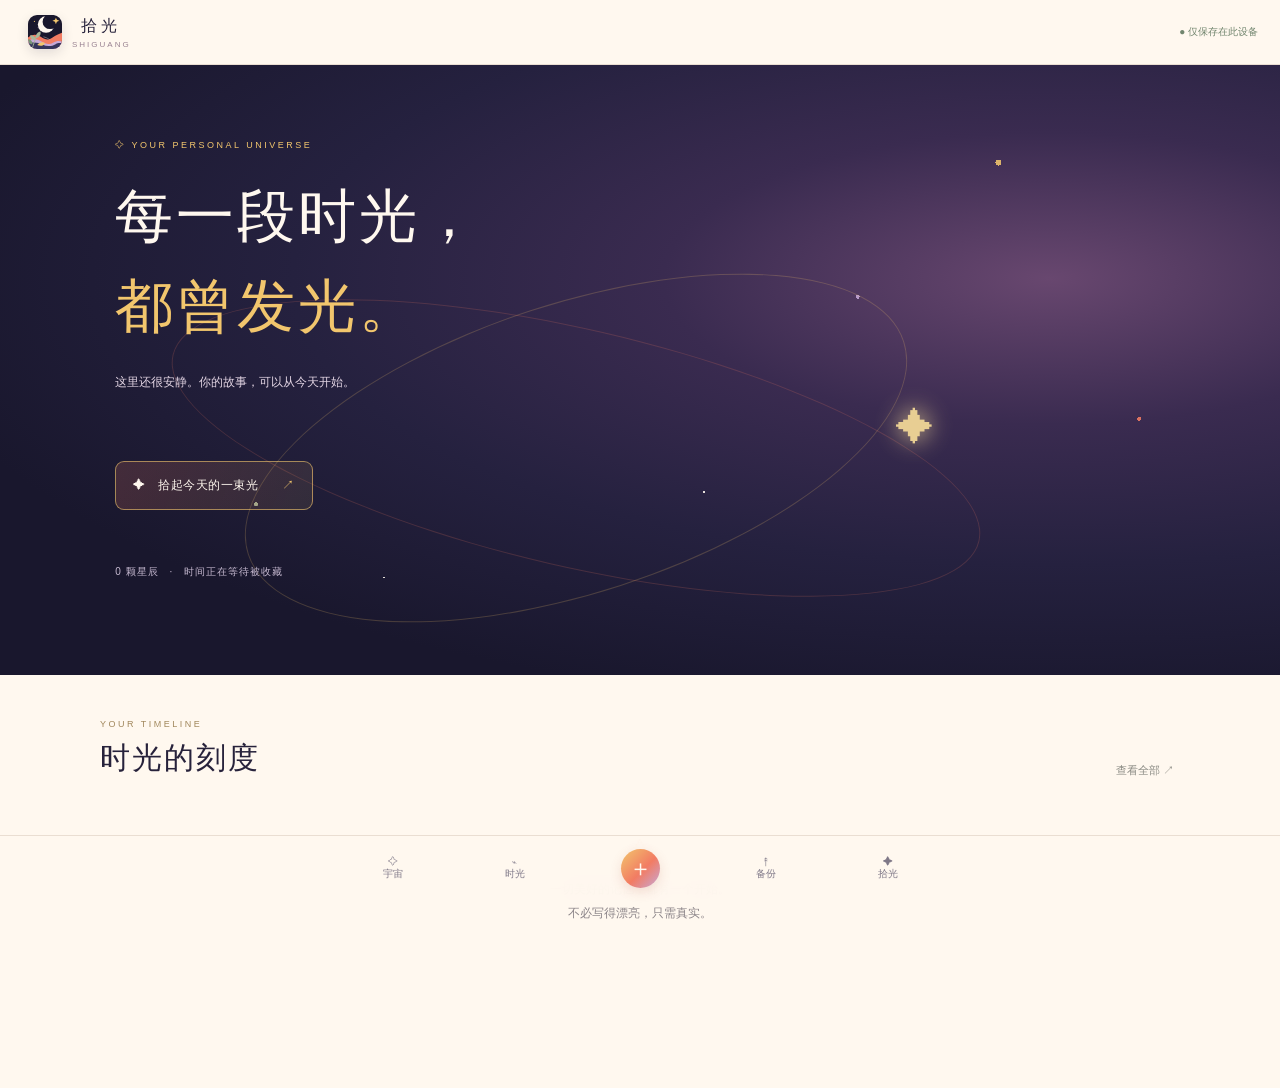
==== commit 60bb4ea9: "Use canonical SHIGUANG logo on app homepage" ====
--- a/shiguang/index.html
+++ b/shiguang/index.html
@@ -30,8 +30,9 @@
 .bottom{background:#fff8efee;border-top-color:#eaded2}.bottom button{color:#7f7887}.bottom .add{background:linear-gradient(135deg,#f2c66d,#f27c63 55%,#c6a8d8);border:0;color:#fff8ef;box-shadow:0 4px 12px #b85f4b30}
 .toast{background:#27223b;color:#fff8ef;border:1px solid #f2c66d55;border-radius:10px}
 @media(max-width:650px){.hero:after{right:-70px;top:17%;width:190px;height:190px}.hero{background:radial-gradient(ellipse at 80% 32%,#68476f 0,#3a2b50 26%,#25213f 51%,#19172d 78%)}}
+.brand-logo{width:34px;height:34px;display:block;object-fit:cover;border-radius:9px;box-shadow:0 4px 12px #19172d20;flex:0 0 auto}
 </style></head><body>
-<header class="top"><button class="brand" id="home"><span class="logo">✦</span><span><b>拾光</b><small>SHIGUANG</small></span></button><span class="save" id="saveState">● 仅保存在此设备</span></header>
+<header class="top"><button class="brand" id="home"><img class="brand-logo" src="./assets/shiguang-logo.svg" alt="拾光 SHIGUANG" width="29" height="29"><span><b>拾光</b><small>SHIGUANG</small></span></button><span class="save" id="saveState">● 仅保存在此设备</span></header>
 <main>
 <section id="homeView" class="view active" style="padding:0">
 <div class="hero"><div class="orbit"></div><div class="stars" id="stars"></div><p class="eyebrow">✧ YOUR PERSONAL UNIVERSE</p><h1>每一段时光，<br><em>都曾发光。</em></h1><p class="sub" id="subtitle">这里还很安静。你的故事，可以从今天开始。</p><button class="cta" id="newMemory">✦　拾起今天的一束光 <span>↗</span></button><div class="stats" id="stats">0 颗星辰　·　时间正在等待被收藏</div></div>
